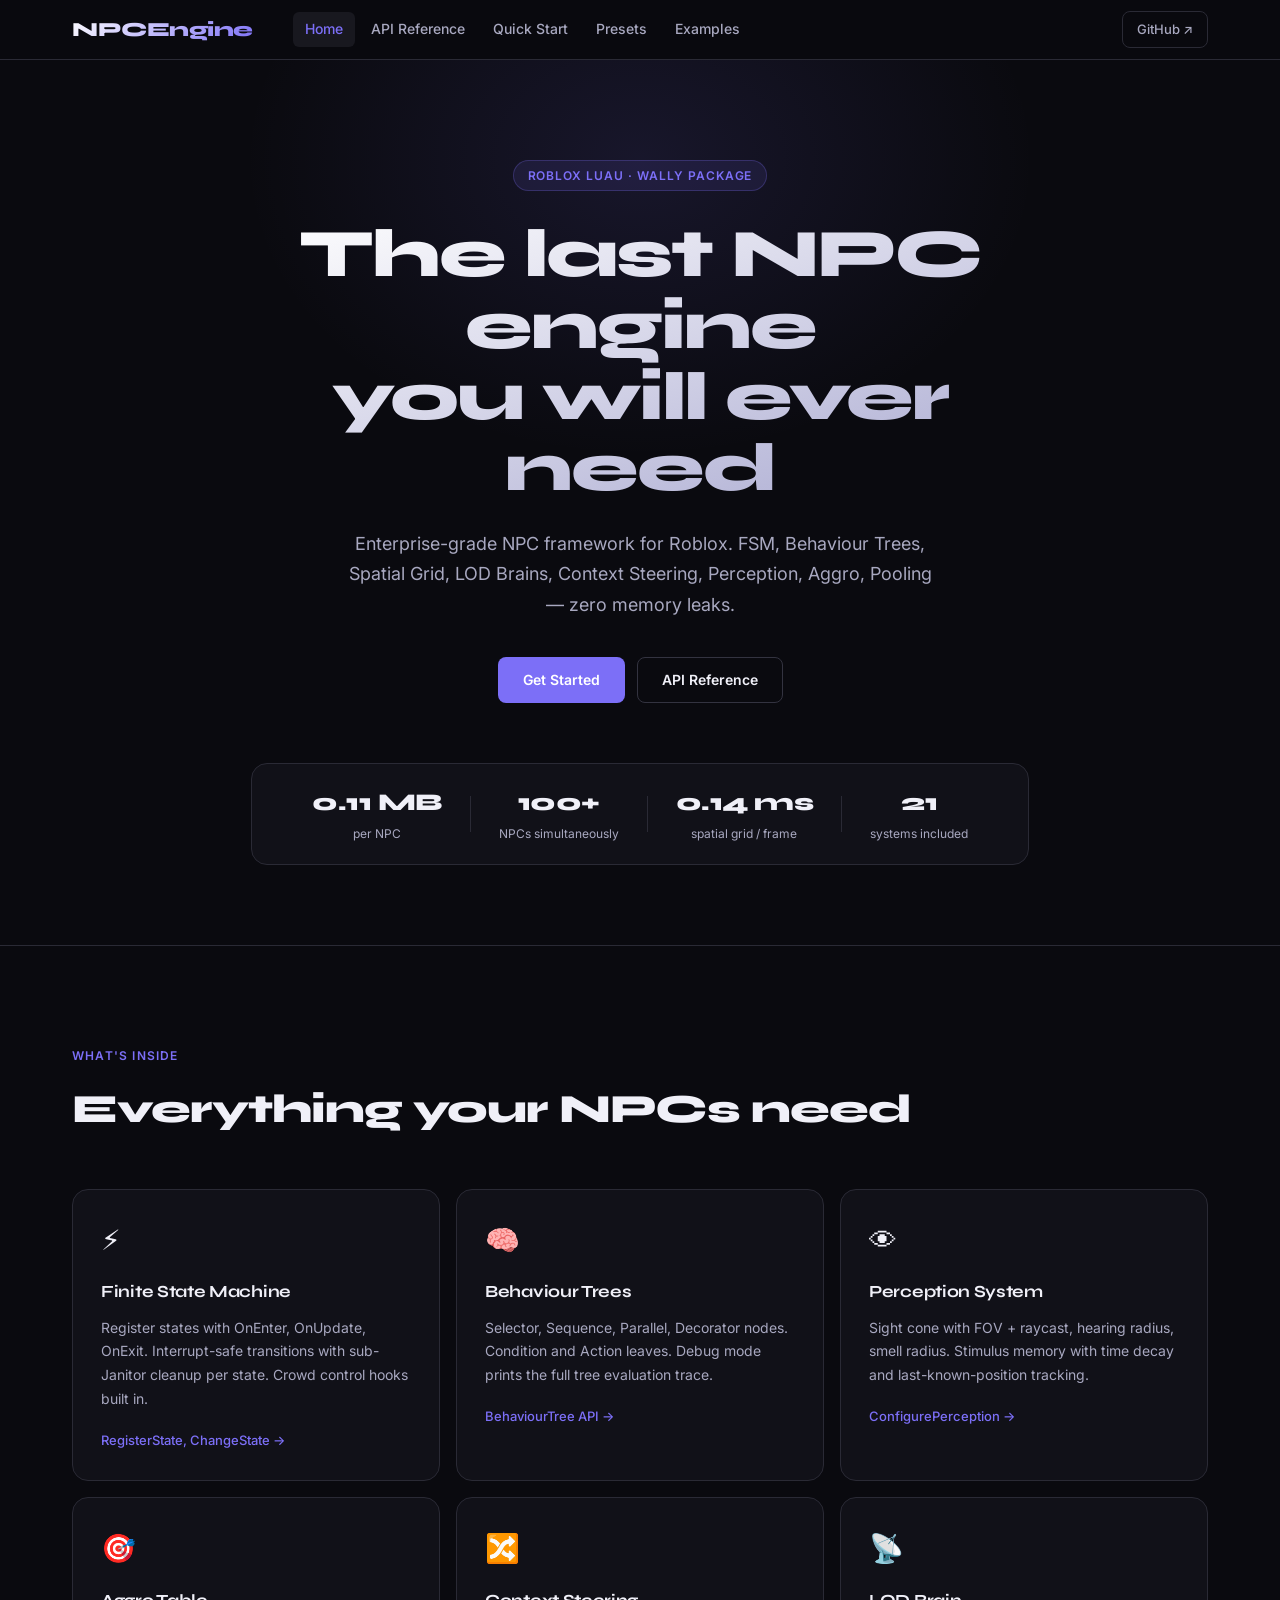
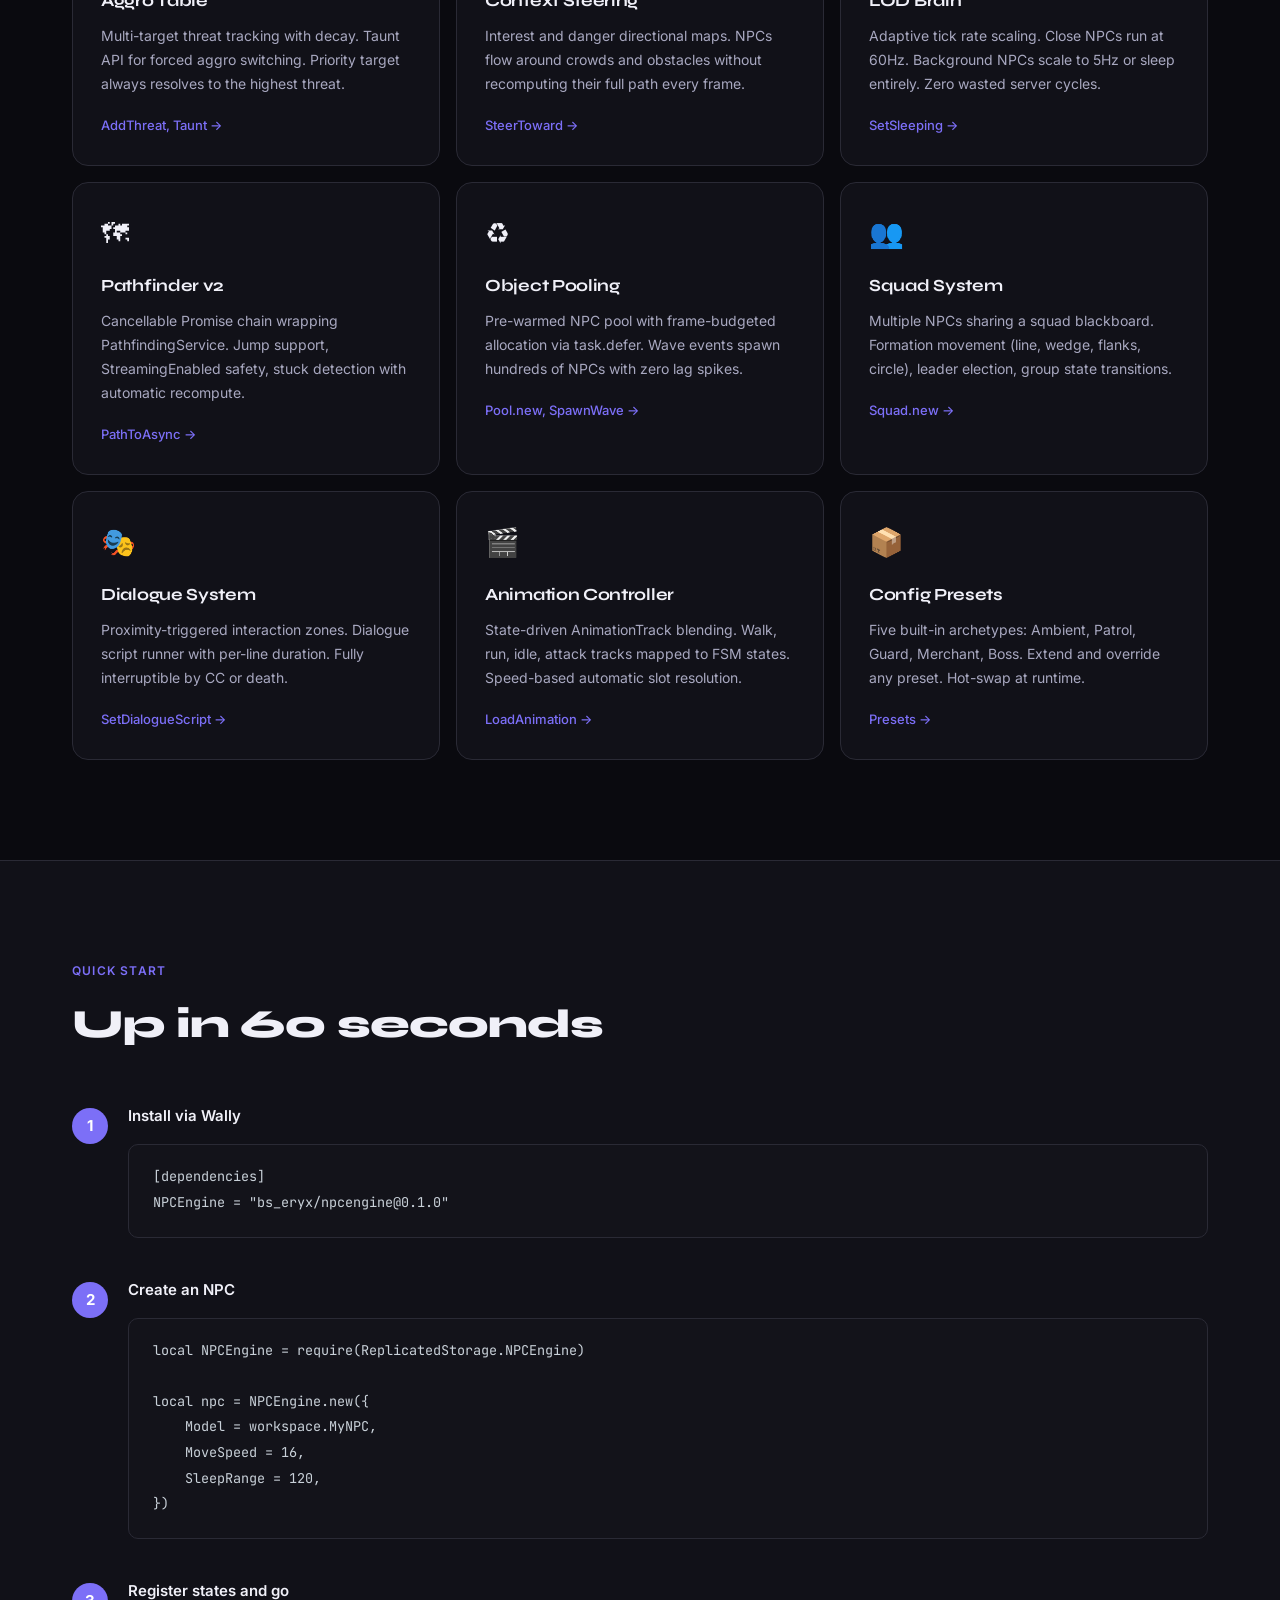
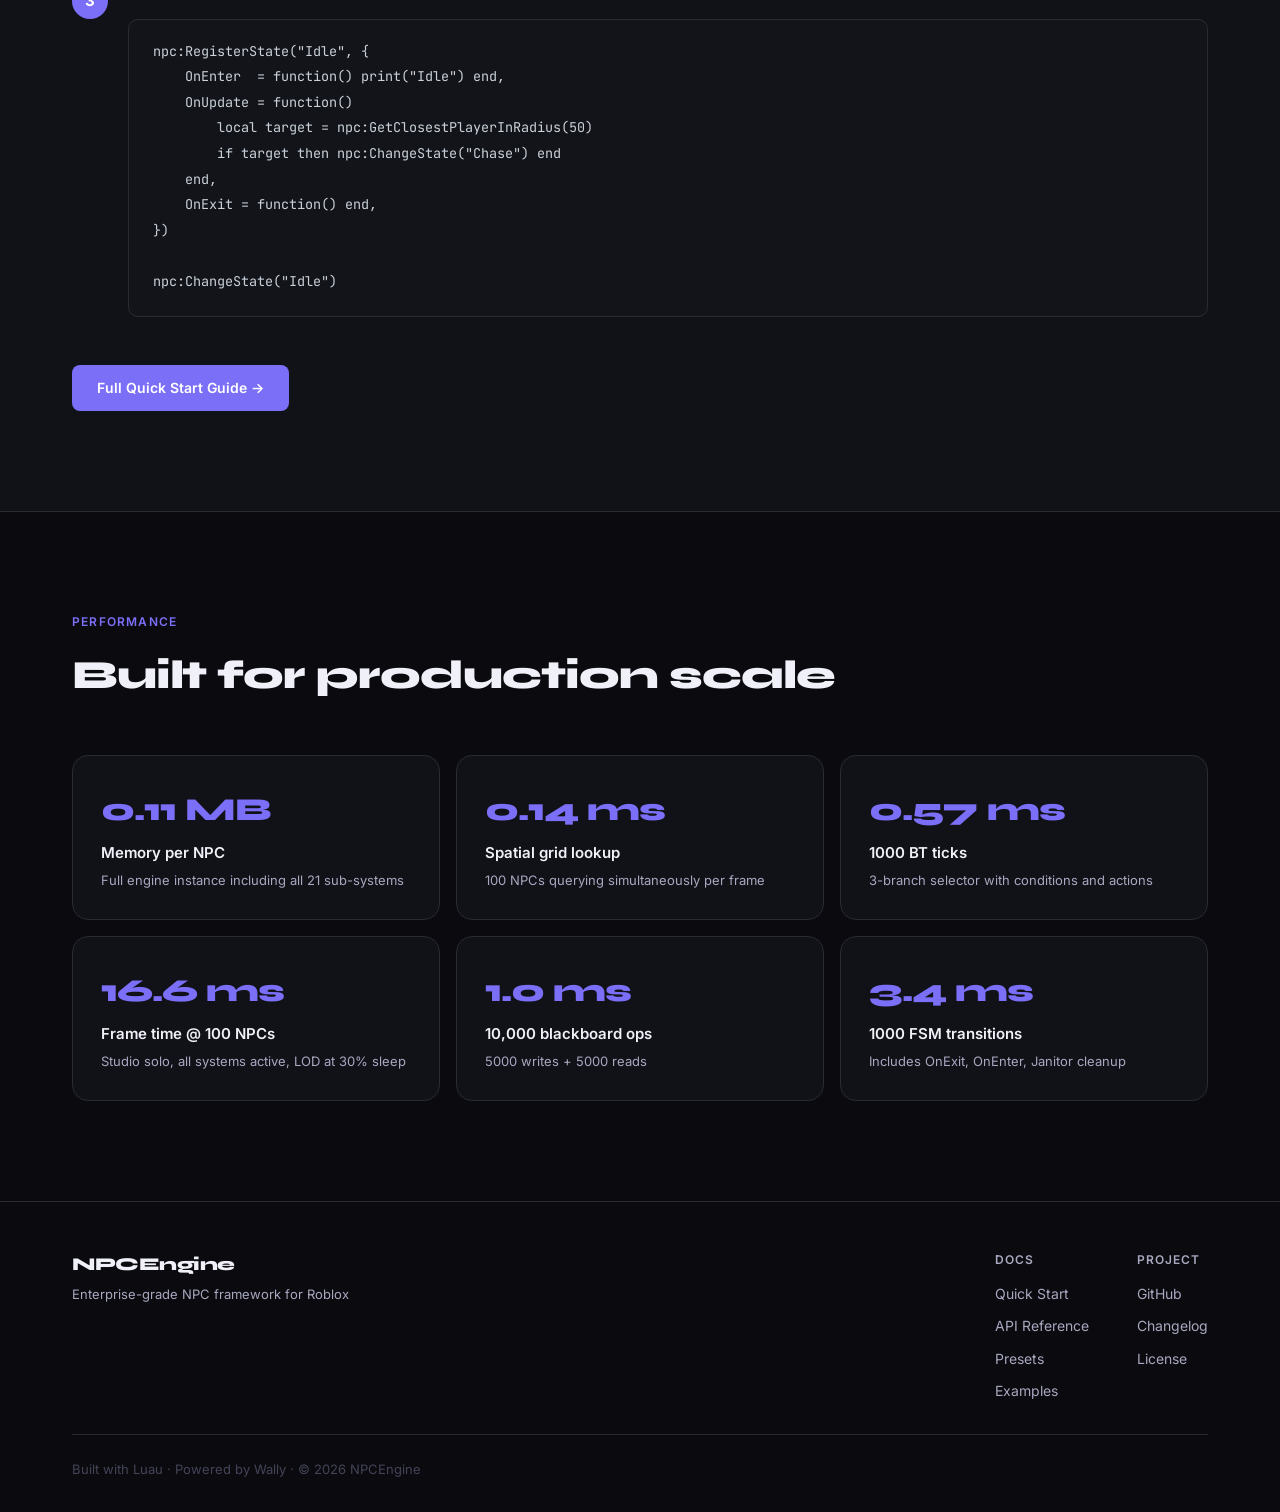
==== index.html @ 3be212b1 "Initialize NpcEngine-Docs" ====
<!DOCTYPE html>
<html lang="en">
<head>
<meta charset="UTF-8">
<meta name="viewport" content="width=device-width, initial-scale=1.0">
<title>NPCEngine — Roblox NPC Framework</title>
<link rel="stylesheet" href="css/style.css">
<link rel="preconnect" href="https://fonts.googleapis.com">
<link href="https://fonts.googleapis.com/css2?family=Inter:wght@400;500;600&family=JetBrains+Mono:wght@400;500&family=Syne:wght@700;800&display=swap" rel="stylesheet">
</head>
<body>

<nav class="nav">
  <div class="nav-inner">
    <a href="index.html" class="nav-logo">NPCEngine</a>
    <div class="nav-links">
      <a href="index.html" class="active">Home</a>
      <a href="api.html">API Reference</a>
      <a href="guide.html">Quick Start</a>
      <a href="presets.html">Presets</a>
      <a href="examples.html">Examples</a>
    </div>
    <a href="https://github.com/yourusername/NPCEngine" class="nav-github" target="_blank">GitHub ↗</a>
  </div>
</nav>

<header class="hero">
  <div class="hero-inner">
    <div class="hero-badge">Roblox Luau · Wally Package</div>
    <h1 class="hero-title">The last NPC engine<br>you will ever need</h1>
    <p class="hero-sub">Enterprise-grade NPC framework for Roblox. FSM, Behaviour Trees, Spatial Grid, LOD Brains, Context Steering, Perception, Aggro, Pooling — zero memory leaks.</p>
    <div class="hero-cta">
      <a href="guide.html" class="btn-primary">Get Started</a>
      <a href="api.html" class="btn-secondary">API Reference</a>
    </div>
    <div class="hero-stats">
      <div class="stat"><span class="stat-num">0.11 MB</span><span class="stat-label">per NPC</span></div>
      <div class="stat-div"></div>
      <div class="stat"><span class="stat-num">100+</span><span class="stat-label">NPCs simultaneously</span></div>
      <div class="stat-div"></div>
      <div class="stat"><span class="stat-num">0.14 ms</span><span class="stat-label">spatial grid / frame</span></div>
      <div class="stat-div"></div>
      <div class="stat"><span class="stat-num">21</span><span class="stat-label">systems included</span></div>
    </div>
  </div>
</header>

<section class="features">
  <div class="container">
    <div class="section-label">What's inside</div>
    <h2 class="section-title">Everything your NPCs need</h2>
    <div class="feature-grid">

      <div class="feature-card">
        <div class="feature-icon">⚡</div>
        <h3>Finite State Machine</h3>
        <p>Register states with OnEnter, OnUpdate, OnExit. Interrupt-safe transitions with sub-Janitor cleanup per state. Crowd control hooks built in.</p>
        <a href="api.html#fsm" class="feature-link">RegisterState, ChangeState →</a>
      </div>

      <div class="feature-card">
        <div class="feature-icon">🧠</div>
        <h3>Behaviour Trees</h3>
        <p>Selector, Sequence, Parallel, Decorator nodes. Condition and Action leaves. Debug mode prints the full tree evaluation trace.</p>
        <a href="api.html#bt" class="feature-link">BehaviourTree API →</a>
      </div>

      <div class="feature-card">
        <div class="feature-icon">👁</div>
        <h3>Perception System</h3>
        <p>Sight cone with FOV + raycast, hearing radius, smell radius. Stimulus memory with time decay and last-known-position tracking.</p>
        <a href="api.html#perception" class="feature-link">ConfigurePerception →</a>
      </div>

      <div class="feature-card">
        <div class="feature-icon">🎯</div>
        <h3>Aggro Table</h3>
        <p>Multi-target threat tracking with decay. Taunt API for forced aggro switching. Priority target always resolves to the highest threat.</p>
        <a href="api.html#aggro" class="feature-link">AddThreat, Taunt →</a>
      </div>

      <div class="feature-card">
        <div class="feature-icon">🔀</div>
        <h3>Context Steering</h3>
        <p>Interest and danger directional maps. NPCs flow around crowds and obstacles without recomputing their full path every frame.</p>
        <a href="api.html#steering" class="feature-link">SteerToward →</a>
      </div>

      <div class="feature-card">
        <div class="feature-icon">📡</div>
        <h3>LOD Brain</h3>
        <p>Adaptive tick rate scaling. Close NPCs run at 60Hz. Background NPCs scale to 5Hz or sleep entirely. Zero wasted server cycles.</p>
        <a href="api.html#lod" class="feature-link">SetSleeping →</a>
      </div>

      <div class="feature-card">
        <div class="feature-icon">🗺</div>
        <h3>Pathfinder v2</h3>
        <p>Cancellable Promise chain wrapping PathfindingService. Jump support, StreamingEnabled safety, stuck detection with automatic recompute.</p>
        <a href="api.html#pathfinder" class="feature-link">PathToAsync →</a>
      </div>

      <div class="feature-card">
        <div class="feature-icon">♻️</div>
        <h3>Object Pooling</h3>
        <p>Pre-warmed NPC pool with frame-budgeted allocation via task.defer. Wave events spawn hundreds of NPCs with zero lag spikes.</p>
        <a href="api.html#pool" class="feature-link">Pool.new, SpawnWave →</a>
      </div>

      <div class="feature-card">
        <div class="feature-icon">👥</div>
        <h3>Squad System</h3>
        <p>Multiple NPCs sharing a squad blackboard. Formation movement (line, wedge, flanks, circle), leader election, group state transitions.</p>
        <a href="api.html#squad" class="feature-link">Squad.new →</a>
      </div>

      <div class="feature-card">
        <div class="feature-icon">🎭</div>
        <h3>Dialogue System</h3>
        <p>Proximity-triggered interaction zones. Dialogue script runner with per-line duration. Fully interruptible by CC or death.</p>
        <a href="api.html#dialogue" class="feature-link">SetDialogueScript →</a>
      </div>

      <div class="feature-card">
        <div class="feature-icon">🎬</div>
        <h3>Animation Controller</h3>
        <p>State-driven AnimationTrack blending. Walk, run, idle, attack tracks mapped to FSM states. Speed-based automatic slot resolution.</p>
        <a href="api.html#anim" class="feature-link">LoadAnimation →</a>
      </div>

      <div class="feature-card">
        <div class="feature-icon">📦</div>
        <h3>Config Presets</h3>
        <p>Five built-in archetypes: Ambient, Patrol, Guard, Merchant, Boss. Extend and override any preset. Hot-swap at runtime.</p>
        <a href="presets.html" class="feature-link">Presets →</a>
      </div>

    </div>
  </div>
</section>

<section class="quickstart">
  <div class="container">
    <div class="section-label">Quick start</div>
    <h2 class="section-title">Up in 60 seconds</h2>
    <div class="code-steps">

      <div class="code-step">
        <div class="step-num">1</div>
        <div class="step-content">
          <div class="step-title">Install via Wally</div>
          <pre><code class="language-toml">[dependencies]
NPCEngine = "bs_eryx/npcengine@0.1.0"</code></pre>
        </div>
      </div>

      <div class="code-step">
        <div class="step-num">2</div>
        <div class="step-content">
          <div class="step-title">Create an NPC</div>
          <pre><code class="language-lua">local NPCEngine = require(ReplicatedStorage.NPCEngine)

local npc = NPCEngine.new({
    Model = workspace.MyNPC,
    MoveSpeed = 16,
    SleepRange = 120,
})</code></pre>
        </div>
      </div>

      <div class="code-step">
        <div class="step-num">3</div>
        <div class="step-content">
          <div class="step-title">Register states and go</div>
          <pre><code class="language-lua">npc:RegisterState("Idle", {
    OnEnter  = function() print("Idle") end,
    OnUpdate = function()
        local target = npc:GetClosestPlayerInRadius(50)
        if target then npc:ChangeState("Chase") end
    end,
    OnExit = function() end,
})

npc:ChangeState("Idle")</code></pre>
        </div>
      </div>

    </div>
    <a href="guide.html" class="btn-primary" style="margin-top:32px;display:inline-block;">Full Quick Start Guide →</a>
  </div>
</section>

<section class="benchmarks">
  <div class="container">
    <div class="section-label">Performance</div>
    <h2 class="section-title">Built for production scale</h2>
    <div class="bench-grid">
      <div class="bench-card">
        <div class="bench-val">0.11 MB</div>
        <div class="bench-name">Memory per NPC</div>
        <div class="bench-note">Full engine instance including all 21 sub-systems</div>
      </div>
      <div class="bench-card">
        <div class="bench-val">0.14 ms</div>
        <div class="bench-name">Spatial grid lookup</div>
        <div class="bench-note">100 NPCs querying simultaneously per frame</div>
      </div>
      <div class="bench-card">
        <div class="bench-val">0.57 ms</div>
        <div class="bench-name">1000 BT ticks</div>
        <div class="bench-note">3-branch selector with conditions and actions</div>
      </div>
      <div class="bench-card">
        <div class="bench-val">16.6 ms</div>
        <div class="bench-name">Frame time @ 100 NPCs</div>
        <div class="bench-note">Studio solo, all systems active, LOD at 30% sleep</div>
      </div>
      <div class="bench-card">
        <div class="bench-val">1.0 ms</div>
        <div class="bench-name">10,000 blackboard ops</div>
        <div class="bench-note">5000 writes + 5000 reads</div>
      </div>
      <div class="bench-card">
        <div class="bench-val">3.4 ms</div>
        <div class="bench-name">1000 FSM transitions</div>
        <div class="bench-note">Includes OnExit, OnEnter, Janitor cleanup</div>
      </div>
    </div>
  </div>
</section>

<footer class="footer">
  <div class="container">
    <div class="footer-inner">
      <div class="footer-brand">
        <div class="footer-logo">NPCEngine</div>
        <div class="footer-tagline">Enterprise-grade NPC framework for Roblox</div>
      </div>
      <div class="footer-links">
        <div class="footer-col">
          <div class="footer-col-title">Docs</div>
          <a href="guide.html">Quick Start</a>
          <a href="api.html">API Reference</a>
          <a href="presets.html">Presets</a>
          <a href="examples.html">Examples</a>
        </div>
        <div class="footer-col">
          <div class="footer-col-title">Project</div>
          <a href="https://github.com/yourusername/NPCEngine" target="_blank">GitHub</a>
          <a href="https://github.com/yourusername/NPCEngine/blob/main/CHANGELOG.md" target="_blank">Changelog</a>
          <a href="https://github.com/yourusername/NPCEngine/blob/main/LICENSE" target="_blank">License</a>
        </div>
      </div>
    </div>
    <div class="footer-bottom">Built with Luau · Powered by Wally · © 2026 NPCEngine</div>
  </div>
</footer>

<script src="js/main.js"></script>
</body>
</html>
---- css/style.css ----
*, *::before, *::after {
    box-sizing: border-box;
    margin: 0;
    padding: 0;
}

:root {
    --bg:           #0a0a0f;
    --bg-2:         #111118;
    --bg-3:         #18181f;
    --bg-4:         #1e1e28;
    --border:       #2a2a35;
    --border-2:     #333340;
    --text:         #f0f0f8;
    --text-2:       #a8a8c0;
    --text-3:       #6868808;
    --accent:       #7c6ff7;
    --accent-2:     #5a52d5;
    --accent-glow:  rgba(124, 111, 247, 0.15);
    --green:        #4ade80;
    --yellow:       #fbbf24;
    --red:          #f87171;
    --code-bg:      #13131a;
    --radius:       10px;
    --radius-lg:    16px;
    --nav-h:        60px;
    --font:         'Inter', system-ui, sans-serif;
    --font-mono:    'JetBrains Mono', 'Fira Code', monospace;
    --font-display: 'Syne', sans-serif;
    --transition:   0.18s ease;
}

html {
    scroll-behavior: smooth;
    font-size: 16px;
}

body {
    font-family: var(--font);
    background: var(--bg);
    color: var(--text);
    line-height: 1.6;
    -webkit-font-smoothing: antialiased;
}

a {
    color: var(--accent);
    text-decoration: none;
    transition: color var(--transition), opacity var(--transition);
}

a:hover {
    opacity: 0.8;
}

.nav {
    position: sticky;
    top: 0;
    z-index: 100;
    height: var(--nav-h);
    background: rgba(10, 10, 15, 0.85);
    backdrop-filter: blur(16px);
    -webkit-backdrop-filter: blur(16px);
    border-bottom: 1px solid var(--border);
}

.nav-inner {
    max-width: 1200px;
    margin: 0 auto;
    padding: 0 32px;
    height: 100%;
    display: flex;
    align-items: center;
    gap: 40px;
}

.nav-logo {
    font-family: var(--font-display);
    font-size: 20px;
    font-weight: 800;
    color: var(--text);
    letter-spacing: -0.5px;
    background: linear-gradient(135deg, #fff 0%, var(--accent) 100%);
    -webkit-background-clip: text;
    -webkit-text-fill-color: transparent;
    background-clip: text;
}

.nav-links {
    display: flex;
    align-items: center;
    gap: 4px;
    flex: 1;
}

.nav-links a {
    color: var(--text-2);
    font-size: 14px;
    font-weight: 500;
    padding: 6px 12px;
    border-radius: 6px;
    transition: all var(--transition);
}

.nav-links a:hover,
.nav-links a.active {
    color: var(--text);
    background: var(--bg-3);
}

.nav-links a.active {
    color: var(--accent);
}

.nav-github {
    font-size: 13px;
    font-weight: 500;
    color: var(--text-2);
    padding: 7px 14px;
    border: 1px solid var(--border);
    border-radius: 8px;
    transition: all var(--transition);
    white-space: nowrap;
}

.nav-github:hover {
    color: var(--text);
    border-color: var(--border-2);
    background: var(--bg-3);
    opacity: 1;
}

.hero {
    padding: 100px 32px 80px;
    text-align: center;
    position: relative;
    overflow: hidden;
}

.hero::before {
    content: '';
    position: absolute;
    top: -200px;
    left: 50%;
    transform: translateX(-50%);
    width: 800px;
    height: 600px;
    background: radial-gradient(ellipse, rgba(124, 111, 247, 0.12) 0%, transparent 70%);
    pointer-events: none;
}

.hero-inner {
    max-width: 780px;
    margin: 0 auto;
    position: relative;
}

.hero-badge {
    display: inline-block;
    font-size: 12px;
    font-weight: 600;
    letter-spacing: 0.08em;
    text-transform: uppercase;
    color: var(--accent);
    background: rgba(124, 111, 247, 0.1);
    border: 1px solid rgba(124, 111, 247, 0.25);
    padding: 5px 14px;
    border-radius: 99px;
    margin-bottom: 28px;
}

.hero-title {
    font-family: var(--font-display);
    font-size: clamp(40px, 6vw, 68px);
    font-weight: 800;
    line-height: 1.05;
    letter-spacing: -2px;
    background: linear-gradient(160deg, #ffffff 0%, #a8a8d0 100%);
    -webkit-background-clip: text;
    -webkit-text-fill-color: transparent;
    background-clip: text;
    margin-bottom: 24px;
}

.hero-sub {
    font-size: 18px;
    color: var(--text-2);
    line-height: 1.7;
    max-width: 600px;
    margin: 0 auto 36px;
}

.hero-cta {
    display: flex;
    gap: 12px;
    justify-content: center;
    margin-bottom: 60px;
}

.hero-stats {
    display: flex;
    align-items: center;
    justify-content: center;
    gap: 0;
    background: var(--bg-2);
    border: 1px solid var(--border);
    border-radius: var(--radius-lg);
    padding: 20px 32px;
    display: inline-flex;
}

.stat {
    display: flex;
    flex-direction: column;
    align-items: center;
    padding: 0 28px;
}

.stat-num {
    font-family: var(--font-display);
    font-size: 24px;
    font-weight: 800;
    color: var(--text);
    letter-spacing: -0.5px;
}

.stat-label {
    font-size: 12px;
    color: var(--text-2);
    margin-top: 2px;
}

.stat-div {
    width: 1px;
    height: 36px;
    background: var(--border);
}

.btn-primary {
    display: inline-flex;
    align-items: center;
    gap: 8px;
    background: var(--accent);
    color: #fff;
    font-size: 14px;
    font-weight: 600;
    padding: 11px 24px;
    border-radius: 8px;
    transition: all var(--transition);
    border: 1px solid transparent;
}

.btn-primary:hover {
    background: var(--accent-2);
    opacity: 1;
    transform: translateY(-1px);
    box-shadow: 0 8px 24px rgba(124, 111, 247, 0.3);
}

.btn-secondary {
    display: inline-flex;
    align-items: center;
    gap: 8px;
    background: transparent;
    color: var(--text);
    font-size: 14px;
    font-weight: 600;
    padding: 11px 24px;
    border-radius: 8px;
    border: 1px solid var(--border-2);
    transition: all var(--transition);
}

.btn-secondary:hover {
    background: var(--bg-3);
    border-color: var(--accent);
    color: var(--accent);
    opacity: 1;
}

.container {
    max-width: 1200px;
    margin: 0 auto;
    padding: 0 32px;
}

.section-label {
    font-size: 12px;
    font-weight: 600;
    letter-spacing: 0.1em;
    text-transform: uppercase;
    color: var(--accent);
    margin-bottom: 12px;
}

.section-title {
    font-family: var(--font-display);
    font-size: clamp(28px, 4vw, 40px);
    font-weight: 800;
    letter-spacing: -1px;
    color: var(--text);
    margin-bottom: 48px;
}

.features {
    padding: 100px 0;
    border-top: 1px solid var(--border);
}

.feature-grid {
    display: grid;
    grid-template-columns: repeat(3, 1fr);
    gap: 16px;
}

.feature-card {
    background: var(--bg-2);
    border: 1px solid var(--border);
    border-radius: var(--radius-lg);
    padding: 28px;
    transition: border-color var(--transition), transform var(--transition);
}

.feature-card:hover {
    border-color: var(--border-2);
    transform: translateY(-2px);
}

.feature-icon {
    font-size: 28px;
    margin-bottom: 16px;
}

.feature-card h3 {
    font-family: var(--font-display);
    font-size: 17px;
    font-weight: 700;
    color: var(--text);
    margin-bottom: 10px;
    letter-spacing: -0.3px;
}

.feature-card p {
    font-size: 14px;
    color: var(--text-2);
    line-height: 1.7;
    margin-bottom: 16px;
}

.feature-link {
    font-size: 13px;
    font-weight: 500;
    color: var(--accent);
}

.quickstart {
    padding: 100px 0;
    border-top: 1px solid var(--border);
    background: var(--bg-2);
}

.code-steps {
    display: flex;
    flex-direction: column;
    gap: 24px;
}

.code-step {
    display: flex;
    gap: 20px;
    align-items: flex-start;
}

.step-num {
    width: 36px;
    height: 36px;
    border-radius: 50%;
    background: var(--accent);
    color: #fff;
    font-size: 15px;
    font-weight: 700;
    display: flex;
    align-items: center;
    justify-content: center;
    flex-shrink: 0;
    margin-top: 4px;
}

.step-content {
    flex: 1;
}

.step-title {
    font-size: 15px;
    font-weight: 600;
    color: var(--text);
    margin-bottom: 12px;
}

.benchmarks {
    padding: 100px 0;
    border-top: 1px solid var(--border);
}

.bench-grid {
    display: grid;
    grid-template-columns: repeat(3, 1fr);
    gap: 16px;
}

.bench-card {
    background: var(--bg-2);
    border: 1px solid var(--border);
    border-radius: var(--radius-lg);
    padding: 28px;
    transition: border-color var(--transition);
}

.bench-card:hover {
    border-color: var(--accent);
}

.bench-val {
    font-family: var(--font-display);
    font-size: 32px;
    font-weight: 800;
    color: var(--accent);
    letter-spacing: -1px;
    margin-bottom: 6px;
}

.bench-name {
    font-size: 15px;
    font-weight: 600;
    color: var(--text);
    margin-bottom: 6px;
}

.bench-note {
    font-size: 13px;
    color: var(--text-2);
    line-height: 1.5;
}

pre {
    background: var(--code-bg);
    border: 1px solid var(--border);
    border-radius: var(--radius);
    padding: 20px 24px;
    overflow-x: auto;
    margin: 16px 0;
}

code {
    font-family: var(--font-mono);
    font-size: 13.5px;
    line-height: 1.7;
    color: #c9d1d9;
}

:not(pre) > code {
    background: var(--bg-3);
    border: 1px solid var(--border);
    border-radius: 4px;
    padding: 2px 7px;
    font-size: 13px;
    color: var(--accent);
}

.language-lua .keyword,
.language-toml .keyword { color: #ff79c6; }
.language-lua .string,
.language-toml .string  { color: #f1fa8c; }
.language-lua .comment  { color: #6272a4; font-style: italic; }
.language-lua .number   { color: #bd93f9; }
.language-lua .function { color: #50fa7b; }

.api-layout {
    display: grid;
    grid-template-columns: 240px 1fr;
    max-width: 1200px;
    margin: 0 auto;
    min-height: calc(100vh - var(--nav-h));
    gap: 0;
}

.api-sidebar {
    position: sticky;
    top: var(--nav-h);
    height: calc(100vh - var(--nav-h));
    overflow-y: auto;
    border-right: 1px solid var(--border);
    padding: 24px 0;
    scrollbar-width: thin;
    scrollbar-color: var(--border) transparent;
}

.api-sidebar::-webkit-scrollbar {
    width: 4px;
}

.api-sidebar::-webkit-scrollbar-track {
    background: transparent;
}

.api-sidebar::-webkit-scrollbar-thumb {
    background: var(--border);
    border-radius: 2px;
}

.sidebar-section {
    padding: 0 16px 16px;
}

.sidebar-title {
    font-size: 11px;
    font-weight: 600;
    letter-spacing: 0.08em;
    text-transform: uppercase;
    color: var(--text-3);
    padding: 8px 8px 6px;
    color: #555570;
}

.api-sidebar a {
    display: block;
    font-size: 13px;
    color: var(--text-2);
    padding: 5px 8px;
    border-radius: 6px;
    transition: all var(--transition);
    border-left: 2px solid transparent;
}

.api-sidebar a:hover {
    color: var(--text);
    background: var(--bg-3);
    opacity: 1;
}

.api-sidebar a.active {
    color: var(--accent);
    border-left-color: var(--accent);
    background: var(--accent-glow);
}

.api-main {
    padding: 48px 56px 80px;
    min-width: 0;
}

.api-header {
    margin-bottom: 48px;
    padding-bottom: 32px;
    border-bottom: 1px solid var(--border);
}

.api-header h1 {
    font-family: var(--font-display);
    font-size: 40px;
    font-weight: 800;
    letter-spacing: -1.5px;
    color: var(--text);
    margin-bottom: 12px;
}

.api-header p {
    font-size: 16px;
    color: var(--text-2);
    max-width: 600px;
    line-height: 1.7;
}

.api-group-title {
    font-family: var(--font-display);
    font-size: 22px;
    font-weight: 700;
    color: var(--text);
    letter-spacing: -0.5px;
    padding: 40px 0 20px;
    border-bottom: 1px solid var(--border);
    margin-bottom: 0;
}

.api-section {
    padding: 32px 0;
    border-bottom: 1px solid var(--border);
}

.api-section:last-child {
    border-bottom: none;
}

.method-header {
    display: flex;
    align-items: center;
    gap: 12px;
    margin-bottom: 14px;
}

.method-name {
    font-family: var(--font-mono);
    font-size: 18px;
    font-weight: 500;
    color: var(--text);
}

.method-tag {
    font-size: 11px;
    font-weight: 600;
    letter-spacing: 0.06em;
    text-transform: uppercase;
    color: var(--accent);
    background: var(--accent-glow);
    border: 1px solid rgba(124, 111, 247, 0.2);
    padding: 3px 10px;
    border-radius: 99px;
}

.method-sig {
    background: var(--code-bg);
    border: 1px solid var(--border);
    border-radius: var(--radius);
    padding: 12px 18px;
    margin: 14px 0;
    overflow-x: auto;
}

.method-sig code {
    font-size: 13px;
    color: #e2e8f0;
}

.api-section p {
    font-size: 15px;
    color: var(--text-2);
    line-height: 1.75;
    margin-bottom: 12px;
}

.param-table {
    width: 100%;
    border-collapse: collapse;
    margin: 16px 0;
    font-size: 14px;
}

.param-table thead tr {
    border-bottom: 1px solid var(--border);
}

.param-table th {
    text-align: left;
    padding: 10px 14px;
    font-size: 12px;
    font-weight: 600;
    letter-spacing: 0.05em;
    text-transform: uppercase;
    color: var(--text-2);
}

.param-table td {
    padding: 10px 14px;
    color: var(--text-2);
    border-bottom: 1px solid var(--border);
    vertical-align: top;
    line-height: 1.6;
}

.param-table tbody tr:last-child td {
    border-bottom: none;
}

.param-table td:first-child {
    color: var(--text);
}

.notice {
    display: flex;
    gap: 10px;
    padding: 12px 16px;
    border-radius: 8px;
    font-size: 14px;
    line-height: 1.6;
    margin: 16px 0;
}

.notice-warn {
    background: rgba(251, 191, 36, 0.08);
    border: 1px solid rgba(251, 191, 36, 0.25);
    color: #fbbf24;
}

.notice-info {
    background: rgba(124, 111, 247, 0.08);
    border: 1px solid rgba(124, 111, 247, 0.25);
    color: var(--accent);
}

.guide-layout {
    display: grid;
    grid-template-columns: 220px 1fr;
    max-width: 1100px;
    margin: 0 auto;
    min-height: calc(100vh - var(--nav-h));
}

.guide-sidebar {
    position: sticky;
    top: var(--nav-h);
    height: calc(100vh - var(--nav-h));
    overflow-y: auto;
    border-right: 1px solid var(--border);
    padding: 32px 16px;
    display: flex;
    flex-direction: column;
    gap: 4px;
}

.guide-sidebar a {
    font-size: 13px;
    color: var(--text-2);
    padding: 6px 10px;
    border-radius: 6px;
    transition: all var(--transition);
}

.guide-sidebar a:hover {
    color: var(--text);
    background: var(--bg-3);
    opacity: 1;
}

.guide-main {
    padding: 56px 64px 80px;
    min-width: 0;
}

.guide-main h1 {
    font-family: var(--font-display);
    font-size: 40px;
    font-weight: 800;
    letter-spacing: -1.5px;
    color: var(--text);
    margin-bottom: 16px;
}

.guide-intro {
    font-size: 17px;
    color: var(--text-2);
    line-height: 1.7;
    margin-bottom: 48px;
    padding-bottom: 32px;
    border-bottom: 1px solid var(--border);
}

.guide-main h2 {
    font-family: var(--font-display);
    font-size: 24px;
    font-weight: 700;
    letter-spacing: -0.5px;
    color: var(--text);
    margin: 48px 0 16px;
    padding-top: 16px;
}

.guide-main h2:first-of-type {
    margin-top: 0;
    padding-top: 0;
}

.guide-main p {
    font-size: 15px;
    color: var(--text-2);
    line-height: 1.75;
    margin-bottom: 16px;
}

.presets-page {
    max-width: 900px;
    margin: 0 auto;
    padding: 56px 32px 80px;
}

.presets-page h1 {
    font-family: var(--font-display);
    font-size: 40px;
    font-weight: 800;
    letter-spacing: -1.5px;
    color: var(--text);
    margin-bottom: 16px;
}

.presets-page > p {
    font-size: 16px;
    color: var(--text-2);
    margin-bottom: 48px;
    padding-bottom: 32px;
    border-bottom: 1px solid var(--border);
}

.preset-grid {
    display: grid;
    grid-template-columns: repeat(2, 1fr);
    gap: 16px;
    margin-bottom: 48px;
}

.preset-card {
    background: var(--bg-2);
    border: 1px solid var(--border);
    border-radius: var(--radius-lg);
    padding: 24px;
    transition: border-color var(--transition);
}

.preset-card:hover {
    border-color: var(--border-2);
}

.preset-card-header {
    display: flex;
    align-items: center;
    justify-content: space-between;
    margin-bottom: 16px;
}

.preset-name {
    font-family: var(--font-display);
    font-size: 18px;
    font-weight: 700;
    color: var(--text);
}

.preset-tag {
    font-size: 11px;
    font-weight: 600;
    padding: 3px 10px;
    border-radius: 99px;
    letter-spacing: 0.05em;
    text-transform: uppercase;
}

.tag-ambient  { background: rgba(100, 220, 180, 0.1); color: #64dcb4; border: 1px solid rgba(100, 220, 180, 0.2); }
.tag-patrol   { background: rgba(100, 180, 255, 0.1); color: #64b4ff; border: 1px solid rgba(100, 180, 255, 0.2); }
.tag-guard    { background: rgba(255, 200, 100, 0.1); color: #ffc864; border: 1px solid rgba(255, 200, 100, 0.2); }
.tag-merchant { background: rgba(200, 150, 255, 0.1); color: #c896ff; border: 1px solid rgba(200, 150, 255, 0.2); }
.tag-boss     { background: rgba(255, 100, 100, 0.1); color: #ff6464; border: 1px solid rgba(255, 100, 100, 0.2); }

.preset-stat-row {
    display: grid;
    grid-template-columns: repeat(2, 1fr);
    gap: 8px;
    margin-bottom: 16px;
}

.preset-stat {
    background: var(--bg-3);
    border-radius: 6px;
    padding: 8px 12px;
}

.preset-stat-label {
    font-size: 11px;
    color: var(--text-2);
    margin-bottom: 2px;
}

.preset-stat-val {
    font-size: 15px;
    font-weight: 600;
    color: var(--text);
    font-family: var(--font-mono);
}

.examples-page {
    max-width: 900px;
    margin: 0 auto;
    padding: 56px 32px 80px;
}

.examples-page h1 {
    font-family: var(--font-display);
    font-size: 40px;
    font-weight: 800;
    letter-spacing: -1.5px;
    color: var(--text);
    margin-bottom: 16px;
}

.example-block {
    margin-bottom: 56px;
    padding-bottom: 56px;
    border-bottom: 1px solid var(--border);
}

.example-block:last-child {
    border-bottom: none;
}

.example-block h2 {
    font-family: var(--font-display);
    font-size: 26px;
    font-weight: 700;
    letter-spacing: -0.5px;
    color: var(--text);
    margin-bottom: 10px;
}

.example-block p {
    font-size: 15px;
    color: var(--text-2);
    line-height: 1.7;
    margin-bottom: 20px;
}

.footer {
    border-top: 1px solid var(--border);
    padding: 48px 0 32px;
    margin-top: auto;
}

.footer-inner {
    display: flex;
    justify-content: space-between;
    align-items: flex-start;
    margin-bottom: 32px;
}

.footer-logo {
    font-family: var(--font-display);
    font-size: 18px;
    font-weight: 800;
    color: var(--text);
    letter-spacing: -0.5px;
    margin-bottom: 6px;
}

.footer-tagline {
    font-size: 13px;
    color: var(--text-2);
}

.footer-links {
    display: flex;
    gap: 48px;
}

.footer-col {
    display: flex;
    flex-direction: column;
    gap: 10px;
}

.footer-col-title {
    font-size: 12px;
    font-weight: 600;
    letter-spacing: 0.08em;
    text-transform: uppercase;
    color: var(--text-2);
    margin-bottom: 4px;
}

.footer-col a {
    font-size: 14px;
    color: var(--text-2);
    transition: color var(--transition);
}

.footer-col a:hover {
    color: var(--text);
    opacity: 1;
}

.footer-bottom {
    font-size: 13px;
    color: #444458;
    padding-top: 24px;
    border-top: 1px solid var(--border);
}

::-webkit-scrollbar {
    width: 6px;
    height: 6px;
}

::-webkit-scrollbar-track {
    background: var(--bg);
}

::-webkit-scrollbar-thumb {
    background: var(--border-2);
    border-radius: 3px;
}

::-webkit-scrollbar-thumb:hover {
    background: #444458;
}

@media (max-width: 1024px) {
    .feature-grid,
    .bench-grid {
        grid-template-columns: repeat(2, 1fr);
    }

    .api-layout,
    .guide-layout {
        grid-template-columns: 1fr;
    }

    .api-sidebar,
    .guide-sidebar {
        display: none;
    }

    .api-main {
        padding: 32px 24px 60px;
    }

    .guide-main {
        padding: 32px 24px 60px;
    }
}

@media (max-width: 768px) {
    .nav-inner {
        padding: 0 16px;
        gap: 16px;
    }

    .nav-links {
        display: none;
    }

    .hero {
        padding: 60px 16px 60px;
    }

    .hero-stats {
        flex-wrap: wrap;
        padding: 16px;
    }

    .stat-div {
        display: none;
    }

    .hero-cta {
        flex-direction: column;
        align-items: center;
    }

    .feature-grid,
    .bench-grid,
    .preset-grid {
        grid-template-columns: 1fr;
    }

    .footer-inner {
        flex-direction: column;
        gap: 32px;
    }

    .container {
        padding: 0 16px;
    }

    .features,
    .quickstart,
    .benchmarks {
        padding: 60px 0;
    }

    .presets-page,
    .examples-page {
        padding: 32px 16px 60px;
    }
}
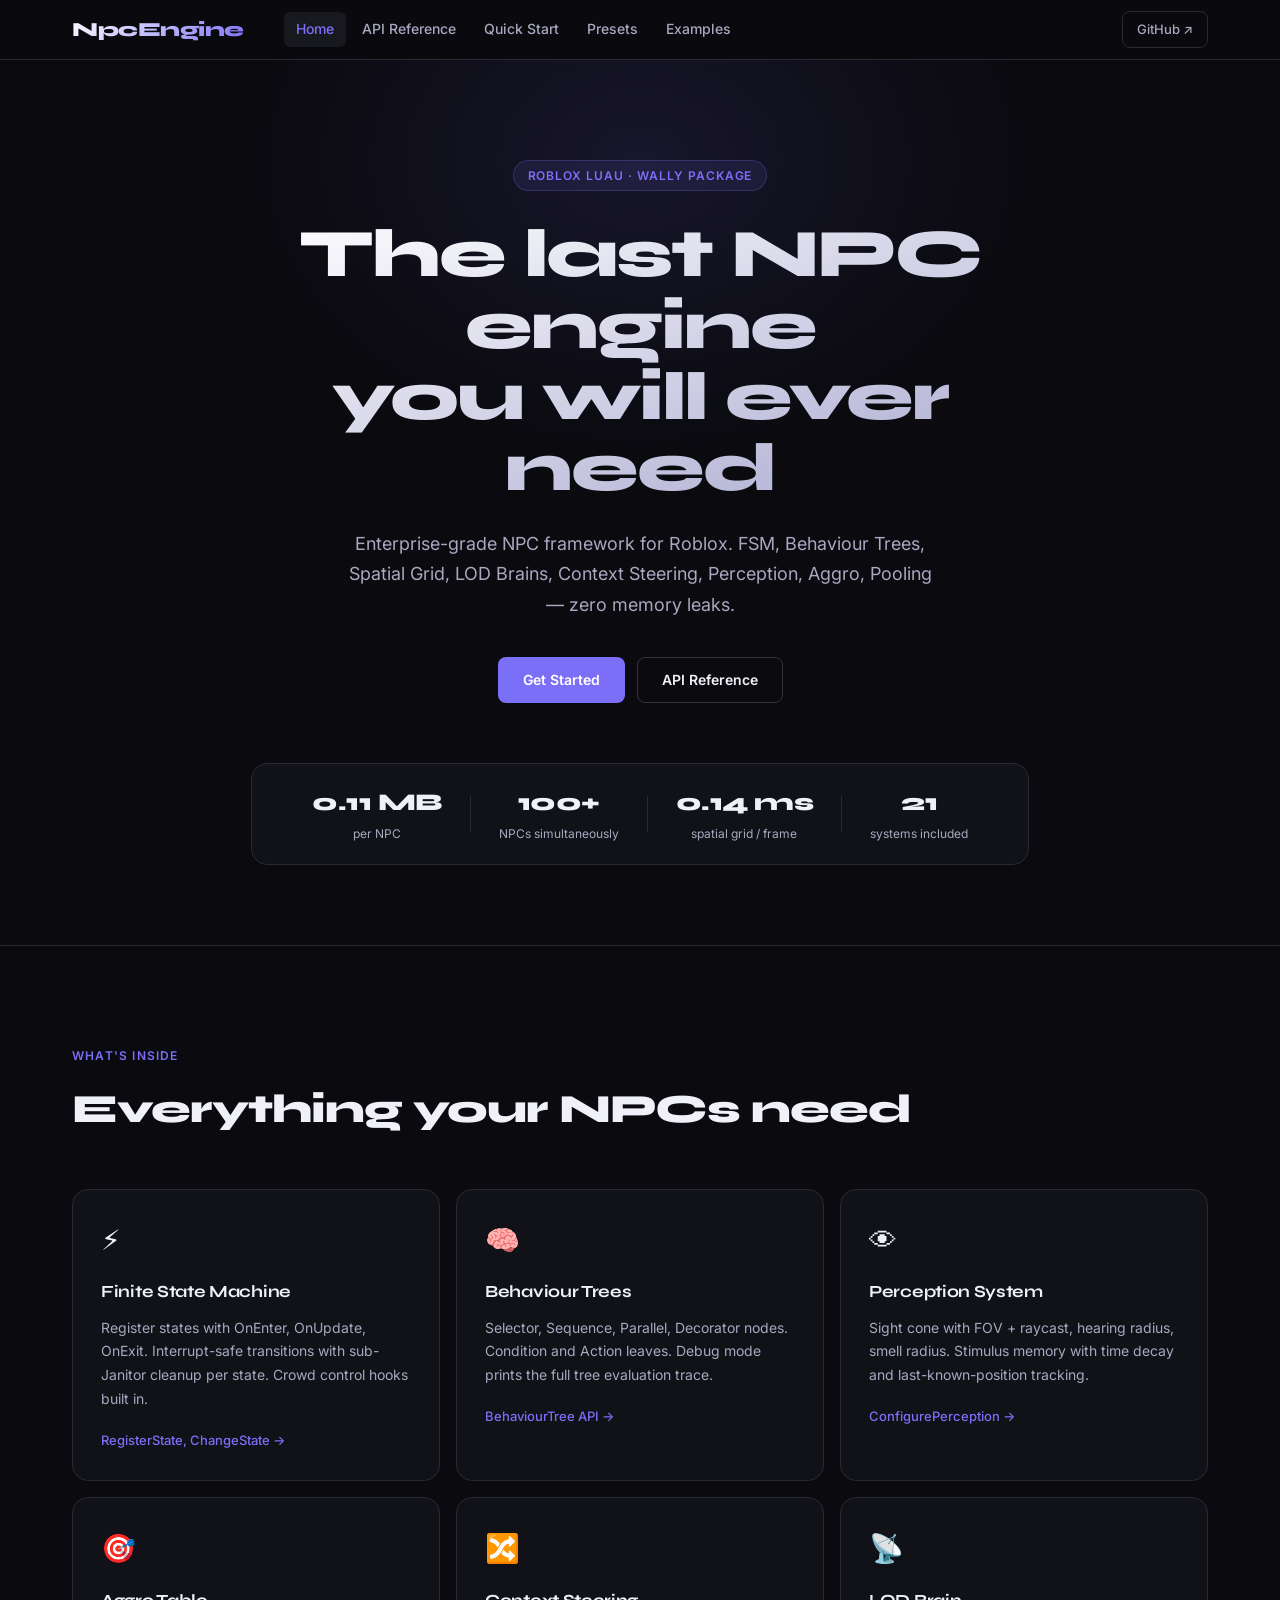
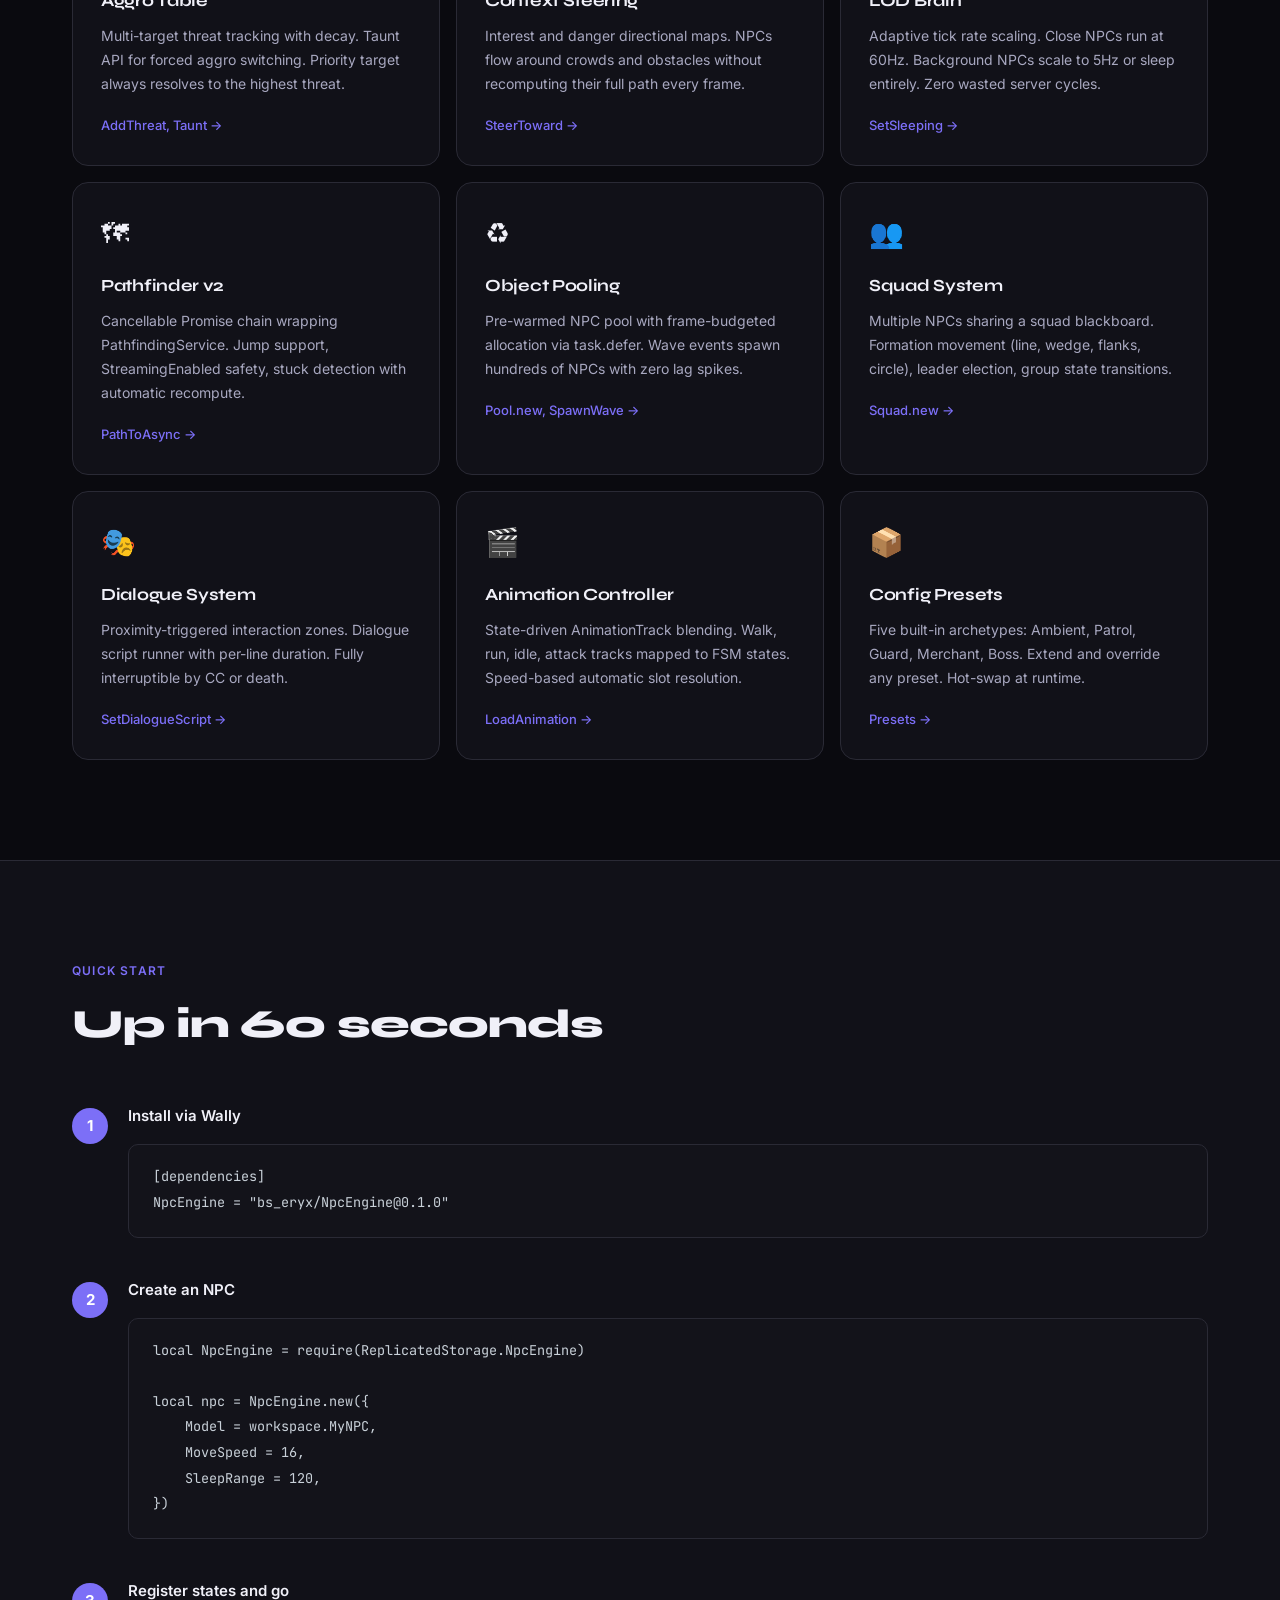
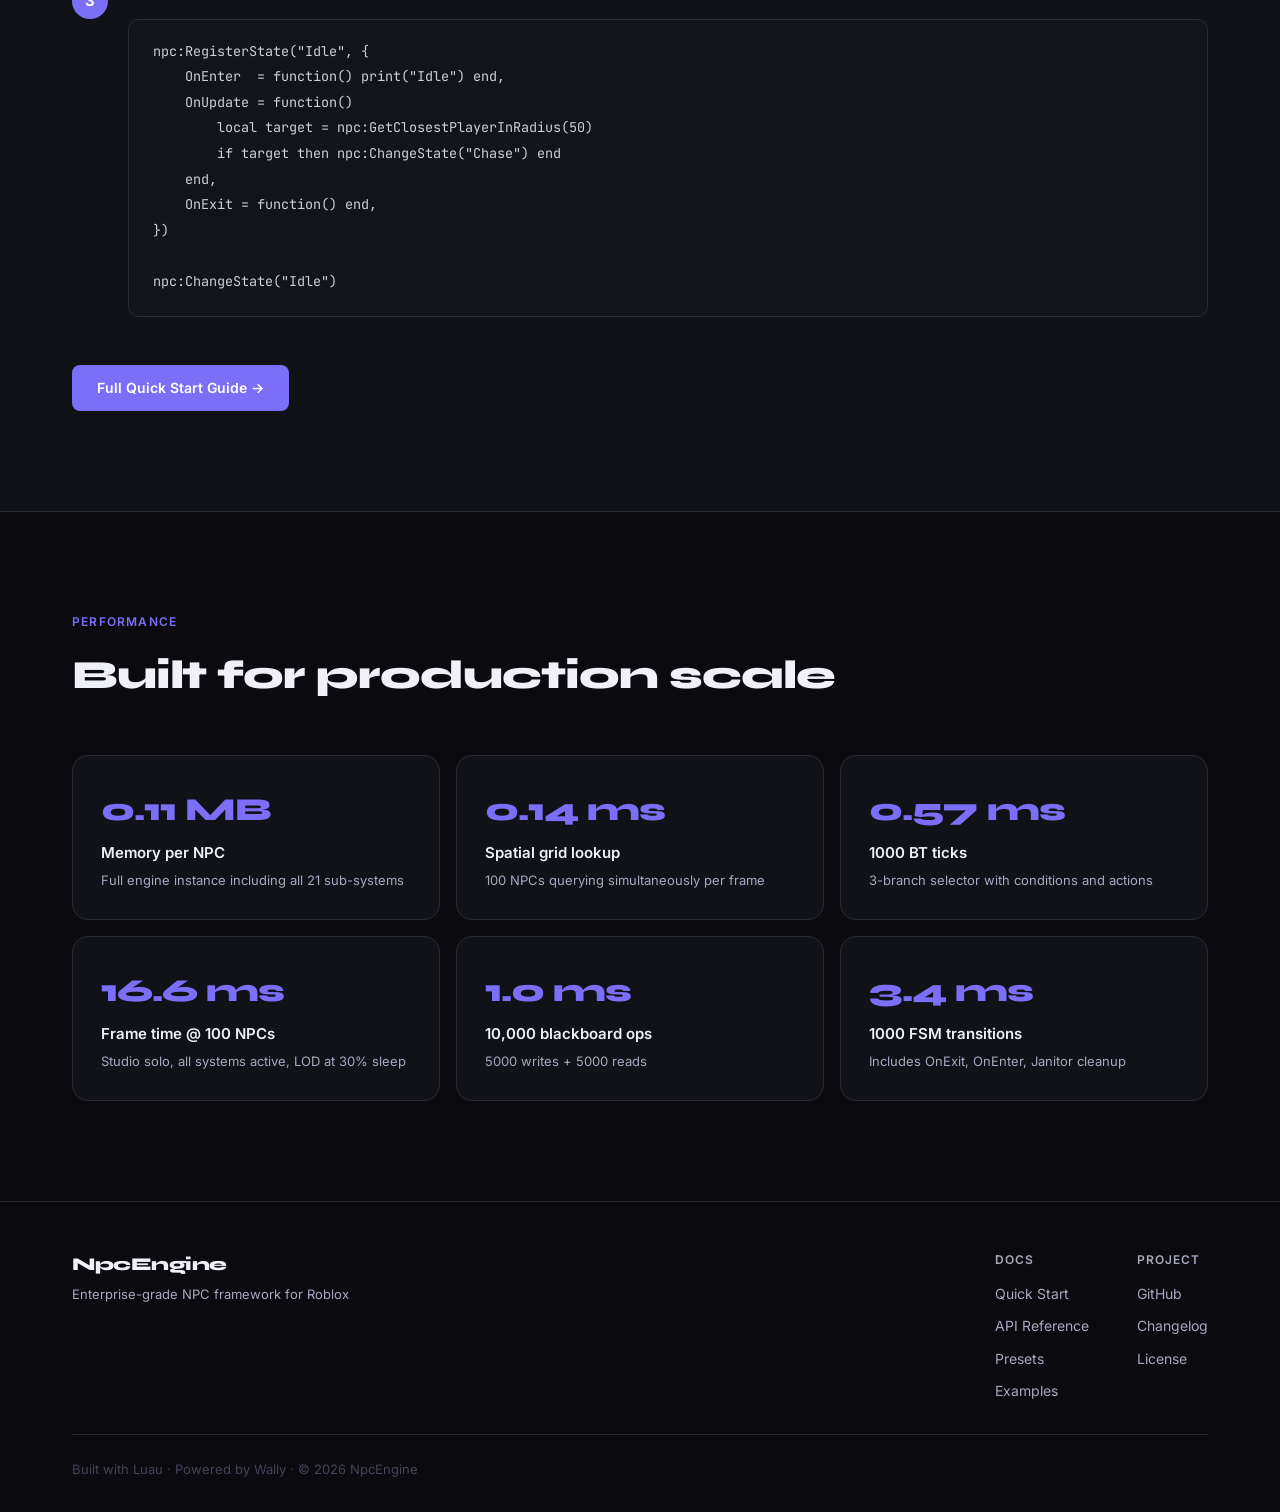
==== commit f2792403: "Initialize Docs" ====
--- a/index.html
+++ b/index.html
@@ -3,7 +3,7 @@
 <head>
 <meta charset="UTF-8">
 <meta name="viewport" content="width=device-width, initial-scale=1.0">
-<title>NPCEngine — Roblox NPC Framework</title>
+<title>NpcEngine — Roblox NPC Framework</title>
 <link rel="stylesheet" href="css/style.css">
 <link rel="preconnect" href="https://fonts.googleapis.com">
 <link href="https://fonts.googleapis.com/css2?family=Inter:wght@400;500;600&family=JetBrains+Mono:wght@400;500&family=Syne:wght@700;800&display=swap" rel="stylesheet">
@@ -12,7 +12,7 @@
 
 <nav class="nav">
   <div class="nav-inner">
-    <a href="index.html" class="nav-logo">NPCEngine</a>
+    <a href="index.html" class="nav-logo">NpcEngine</a>
     <div class="nav-links">
       <a href="index.html" class="active">Home</a>
       <a href="api.html">API Reference</a>
@@ -20,7 +20,7 @@
       <a href="presets.html">Presets</a>
       <a href="examples.html">Examples</a>
     </div>
-    <a href="https://github.com/yourusername/NPCEngine" class="nav-github" target="_blank">GitHub ↗</a>
+    <a href="https://github.com/PPeter2/Npc-Engine" class="nav-github" target="_blank">GitHub ↗</a>
   </div>
 </nav>
 
@@ -150,7 +150,7 @@
         <div class="step-content">
           <div class="step-title">Install via Wally</div>
           <pre><code class="language-toml">[dependencies]
-NPCEngine = "bs_eryx/npcengine@0.1.0"</code></pre>
+NpcEngine = "bs_eryx/NpcEngine@0.1.0"</code></pre>
         </div>
       </div>
 
@@ -158,9 +158,9 @@
         <div class="step-num">2</div>
         <div class="step-content">
           <div class="step-title">Create an NPC</div>
-          <pre><code class="language-lua">local NPCEngine = require(ReplicatedStorage.NPCEngine)
-
-local npc = NPCEngine.new({
+          <pre><code class="language-lua">local NpcEngine = require(ReplicatedStorage.NpcEngine)
+
+local npc = NpcEngine.new({
     Model = workspace.MyNPC,
     MoveSpeed = 16,
     SleepRange = 120,
@@ -233,7 +233,7 @@
   <div class="container">
     <div class="footer-inner">
       <div class="footer-brand">
-        <div class="footer-logo">NPCEngine</div>
+        <div class="footer-logo">NpcEngine</div>
         <div class="footer-tagline">Enterprise-grade NPC framework for Roblox</div>
       </div>
       <div class="footer-links">
@@ -246,13 +246,13 @@
         </div>
         <div class="footer-col">
           <div class="footer-col-title">Project</div>
-          <a href="https://github.com/yourusername/NPCEngine" target="_blank">GitHub</a>
-          <a href="https://github.com/yourusername/NPCEngine/blob/main/CHANGELOG.md" target="_blank">Changelog</a>
-          <a href="https://github.com/yourusername/NPCEngine/blob/main/LICENSE" target="_blank">License</a>
-        </div>
-      </div>
-    </div>
-    <div class="footer-bottom">Built with Luau · Powered by Wally · © 2026 NPCEngine</div>
+          <a href="https://github.com/PPeter2/Npc-Engine" target="_blank">GitHub</a>
+          <a href="https://github.com/PPeter2/Npc-Engine/blob/main/CHANGELOG.md" target="_blank">Changelog</a>
+          <a href="https://github.com/PPeter2/Npc-Engine/blob/main/LICENSE" target="_blank">License</a>
+        </div>
+      </div>
+    </div>
+    <div class="footer-bottom">Built with Luau · Powered by Wally · © 2026 NpcEngine</div>
   </div>
 </footer>
 
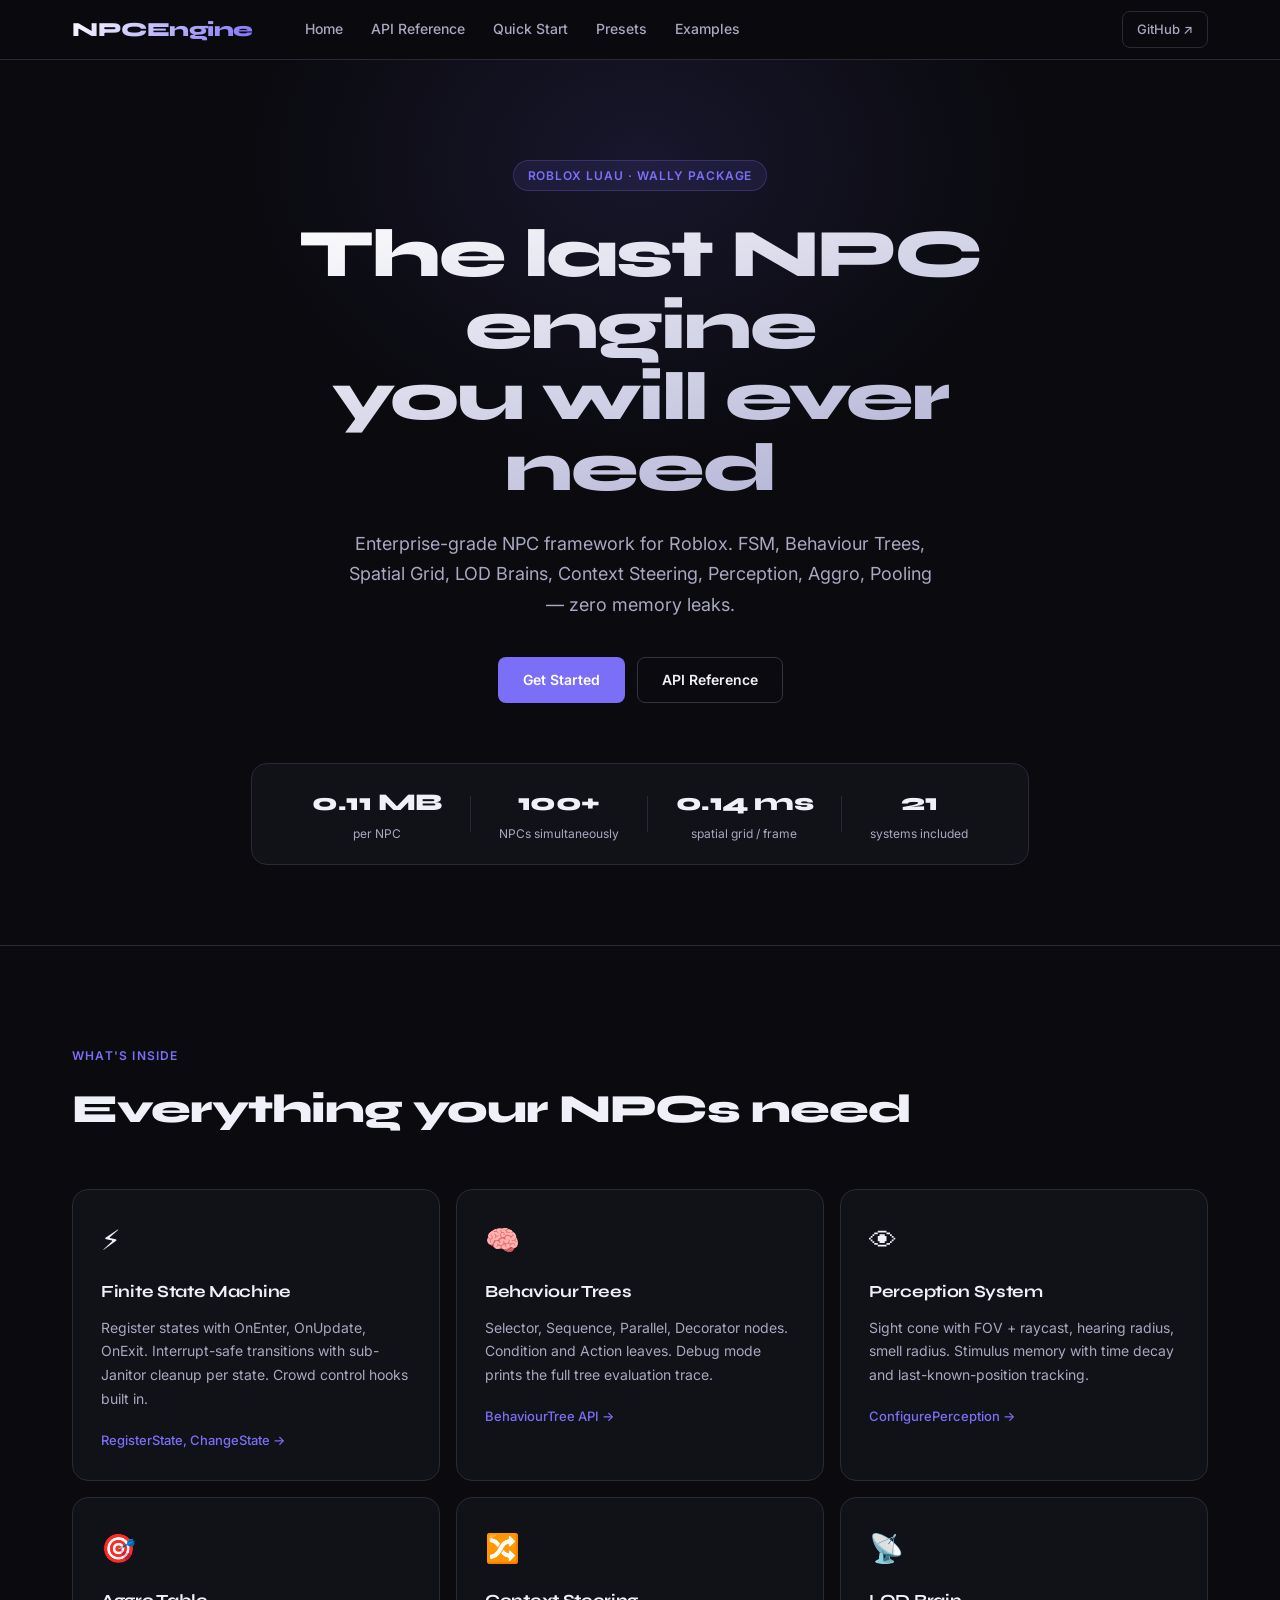
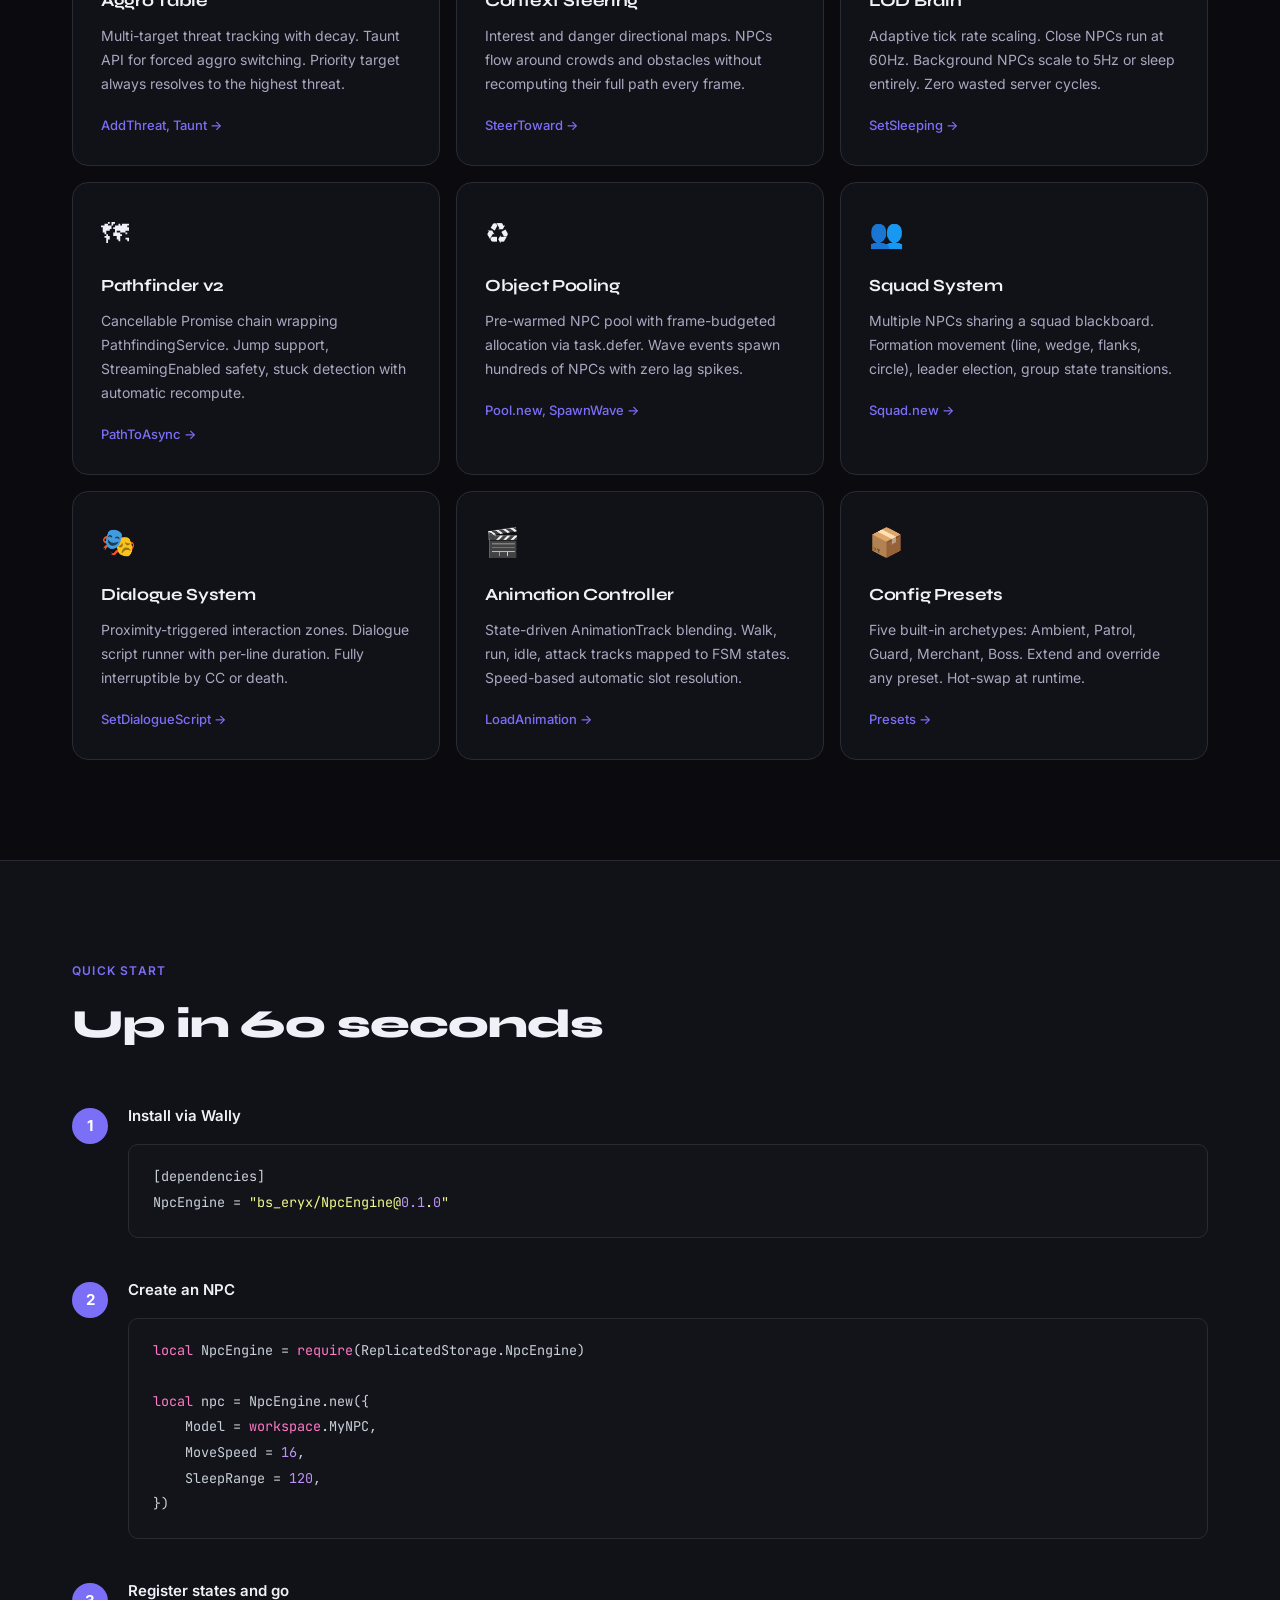
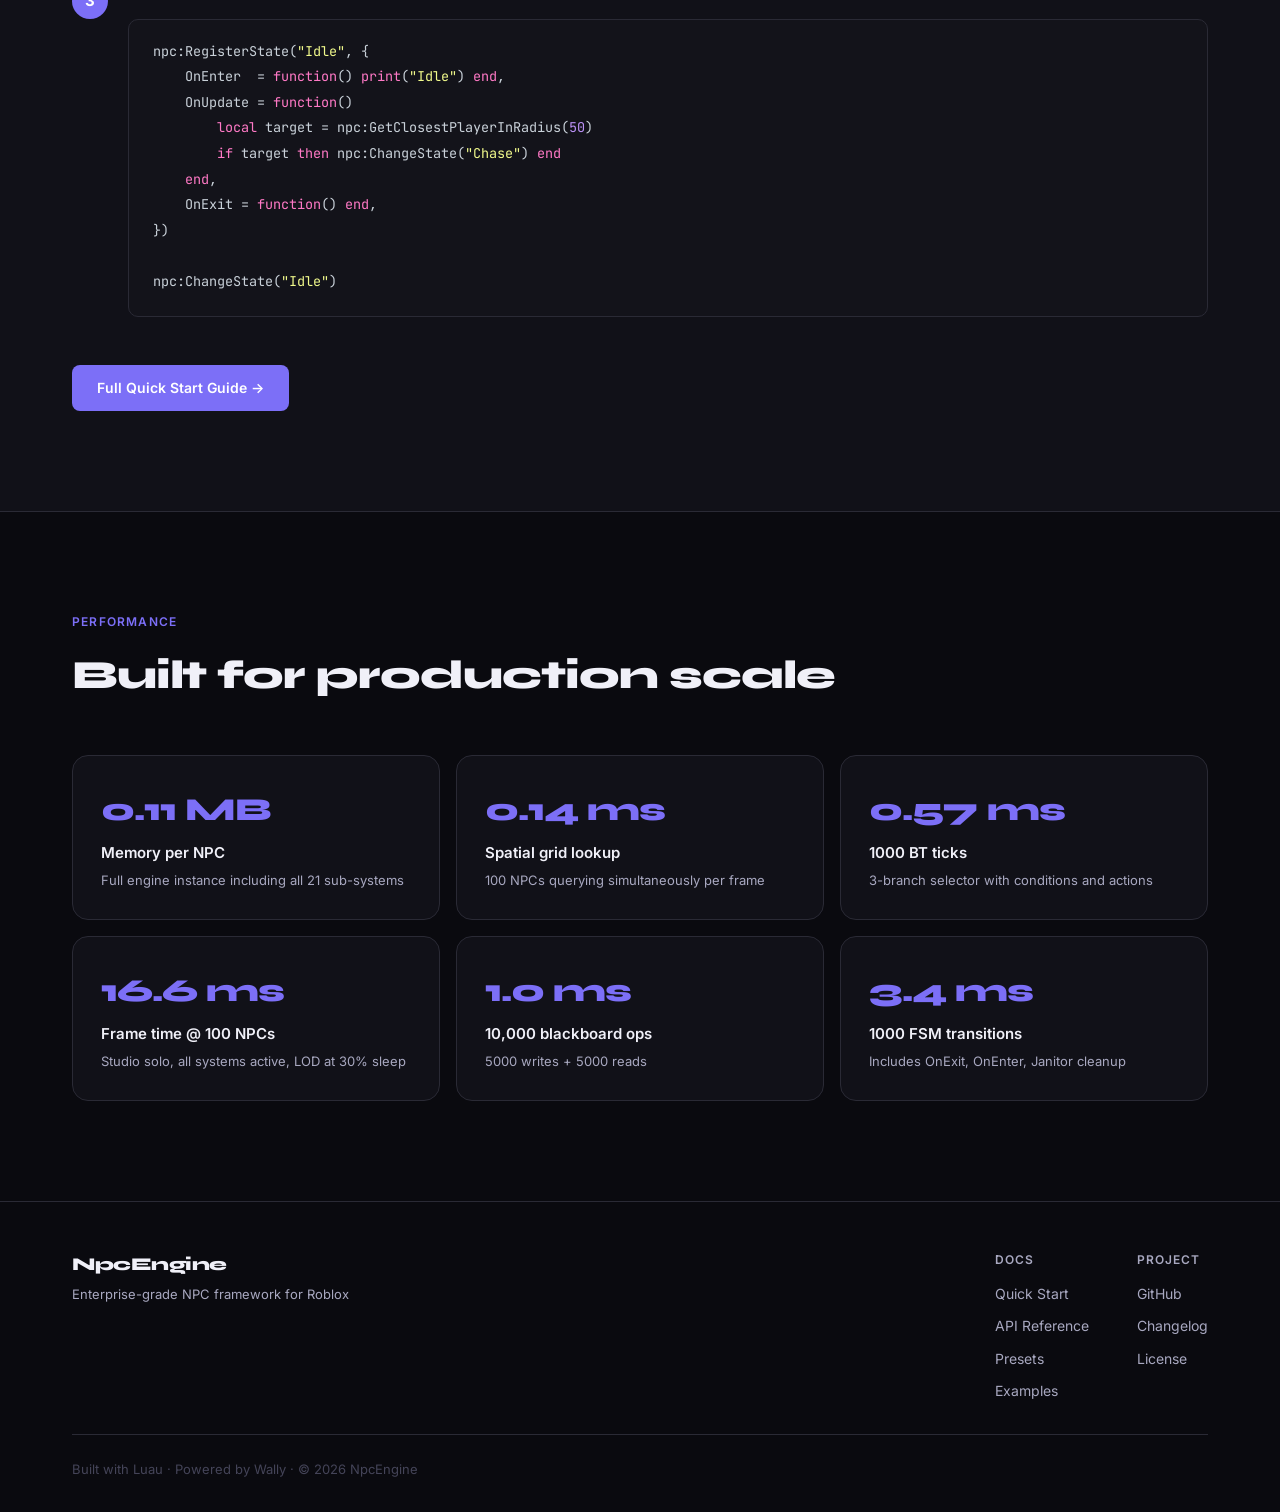
==== commit 52c08ca3: "Mobile features added" ====
--- a/index.html
+++ b/index.html
@@ -12,17 +12,32 @@
 
 <nav class="nav">
   <div class="nav-inner">
-    <a href="index.html" class="nav-logo">NpcEngine</a>
+    <a href="index.html" class="nav-logo">NPCEngine</a>
     <div class="nav-links">
-      <a href="index.html" class="active">Home</a>
+      <a href="index.html">Home</a>
       <a href="api.html">API Reference</a>
       <a href="guide.html">Quick Start</a>
       <a href="presets.html">Presets</a>
       <a href="examples.html">Examples</a>
     </div>
-    <a href="https://github.com/PPeter2/Npc-Engine" class="nav-github" target="_blank">GitHub ↗</a>
+    <a href="https://github.com/yourusername/NPCEngine" class="nav-github" target="_blank">GitHub ↗</a>
+    <button class="nav-hamburger" aria-label="Menu">
+      <span></span>
+      <span></span>
+      <span></span>
+    </button>
   </div>
 </nav>
+
+<div class="mobile-sidebar">
+  <a href="index.html">Home</a>
+  <a href="api.html">API Reference</a>
+  <a href="guide.html">Quick Start</a>
+  <a href="presets.html">Presets</a>
+  <a href="examples.html">Examples</a>
+  <div class="mobile-sidebar-divider"></div>
+  <a href="https://github.com/yourusername/NPCEngine" class="mobile-github" target="_blank">GitHub ↗</a>
+</div>
 
 <header class="hero">
   <div class="hero-inner">
--- a/css/style.css
+++ b/css/style.css
@@ -13,7 +13,7 @@
     --border-2:     #333340;
     --text:         #f0f0f8;
     --text-2:       #a8a8c0;
-    --text-3:       #6868808;
+    --text-3:       #555570;
     --accent:       #7c6ff7;
     --accent-2:     #5a52d5;
     --accent-glow:  rgba(124, 111, 247, 0.15);
@@ -130,6 +130,113 @@
     opacity: 1;
 }
 
+.nav-hamburger {
+    display: none;
+    flex-direction: column;
+    gap: 5px;
+    cursor: pointer;
+    padding: 6px;
+    border-radius: 6px;
+    transition: background var(--transition);
+    border: none;
+    background: transparent;
+    margin-left: auto;
+}
+
+.nav-hamburger:hover {
+    background: var(--bg-3);
+}
+
+.nav-hamburger span {
+    display: block;
+    width: 22px;
+    height: 2px;
+    background: var(--text);
+    border-radius: 2px;
+    transition: all var(--transition);
+}
+
+.nav-hamburger.open span:nth-child(1) {
+    transform: translateY(7px) rotate(45deg);
+}
+
+.nav-hamburger.open span:nth-child(2) {
+    opacity: 0;
+}
+
+.nav-hamburger.open span:nth-child(3) {
+    transform: translateY(-7px) rotate(-45deg);
+}
+
+.mobile-sidebar {
+    display: none;
+    position: fixed;
+    top: var(--nav-h);
+    left: 0;
+    right: 0;
+    bottom: 0;
+    z-index: 99;
+    background: var(--bg);
+    border-top: 1px solid var(--border);
+    overflow-y: auto;
+    padding: 24px 24px 48px;
+    flex-direction: column;
+    gap: 4px;
+}
+
+.mobile-sidebar.open {
+    display: flex;
+}
+
+.mobile-sidebar a {
+    font-size: 16px;
+    font-weight: 500;
+    color: var(--text-2);
+    padding: 13px 16px;
+    border-radius: 8px;
+    transition: all var(--transition);
+    border: 1px solid transparent;
+}
+
+.mobile-sidebar a:hover,
+.mobile-sidebar a.active {
+    color: var(--text);
+    background: var(--bg-3);
+    border-color: var(--border);
+    opacity: 1;
+}
+
+.mobile-sidebar a.active {
+    color: var(--accent);
+    border-color: rgba(124, 111, 247, 0.2);
+    background: var(--accent-glow);
+}
+
+.mobile-sidebar-divider {
+    height: 1px;
+    background: var(--border);
+    margin: 8px 0;
+}
+
+.mobile-sidebar .mobile-github {
+    font-size: 14px;
+    font-weight: 600;
+    color: var(--text-2);
+    padding: 13px 16px;
+    border-radius: 8px;
+    border: 1px solid var(--border);
+    text-align: center;
+    margin-top: 8px;
+    transition: all var(--transition);
+}
+
+.mobile-sidebar .mobile-github:hover {
+    color: var(--text);
+    border-color: var(--border-2);
+    background: var(--bg-3);
+    opacity: 1;
+}
+
 .hero {
     padding: 100px 32px 80px;
     text-align: center;
@@ -198,15 +305,13 @@
 }
 
 .hero-stats {
-    display: flex;
+    display: inline-flex;
     align-items: center;
     justify-content: center;
-    gap: 0;
     background: var(--bg-2);
     border: 1px solid var(--border);
     border-radius: var(--radius-lg);
     padding: 20px 32px;
-    display: inline-flex;
 }
 
 .stat {
@@ -467,14 +572,6 @@
     color: var(--accent);
 }
 
-.language-lua .keyword,
-.language-toml .keyword { color: #ff79c6; }
-.language-lua .string,
-.language-toml .string  { color: #f1fa8c; }
-.language-lua .comment  { color: #6272a4; font-style: italic; }
-.language-lua .number   { color: #bd93f9; }
-.language-lua .function { color: #50fa7b; }
-
 .api-layout {
     display: grid;
     grid-template-columns: 240px 1fr;
@@ -519,7 +616,6 @@
     text-transform: uppercase;
     color: var(--text-3);
     padding: 8px 8px 6px;
-    color: #555570;
 }
 
 .api-sidebar a {
@@ -841,11 +937,11 @@
     text-transform: uppercase;
 }
 
-.tag-ambient  { background: rgba(100, 220, 180, 0.1); color: #64dcb4; border: 1px solid rgba(100, 220, 180, 0.2); }
-.tag-patrol   { background: rgba(100, 180, 255, 0.1); color: #64b4ff; border: 1px solid rgba(100, 180, 255, 0.2); }
-.tag-guard    { background: rgba(255, 200, 100, 0.1); color: #ffc864; border: 1px solid rgba(255, 200, 100, 0.2); }
+.tag-ambient { background: rgba(100, 220, 180, 0.1); color: #64dcb4; border: 1px solid rgba(100, 220, 180, 0.2); }
+.tag-patrol { background: rgba(100, 180, 255, 0.1); color: #64b4ff; border: 1px solid rgba(100, 180, 255, 0.2); }
+.tag-guard { background: rgba(255, 200, 100, 0.1); color: #ffc864; border: 1px solid rgba(255, 200, 100, 0.2); }
 .tag-merchant { background: rgba(200, 150, 255, 0.1); color: #c896ff; border: 1px solid rgba(200, 150, 255, 0.2); }
-.tag-boss     { background: rgba(255, 100, 100, 0.1); color: #ff6464; border: 1px solid rgba(255, 100, 100, 0.2); }
+.tag-boss { background: rgba(255, 100, 100, 0.1); color: #ff6464; border: 1px solid rgba(255, 100, 100, 0.2); }
 
 .preset-stat-row {
     display: grid;
@@ -997,48 +1093,44 @@
     background: #444458;
 }
 
-@media (max-width: 1024px) {
-    .feature-grid,
-    .bench-grid {
-        grid-template-columns: repeat(2, 1fr);
-    }
-
-    .api-layout,
-    .guide-layout {
-        grid-template-columns: 1fr;
-    }
-
-    .api-sidebar,
-    .guide-sidebar {
+@media (max-width: 768px) {
+    .nav-links {
         display: none;
     }
 
-    .api-main {
-        padding: 32px 24px 60px;
-    }
-
-    .guide-main {
-        padding: 32px 24px 60px;
-    }
-}
-
-@media (max-width: 768px) {
+    .nav-github {
+        display: none;
+    }
+
+    .nav-hamburger {
+        display: flex;
+    }
+
     .nav-inner {
         padding: 0 16px;
-        gap: 16px;
-    }
-
-    .nav-links {
-        display: none;
+        gap: 0;
     }
 
     .hero {
         padding: 60px 16px 60px;
+    }
+
+    .hero-title {
+        letter-spacing: -1px;
+    }
+
+    .hero-sub {
+        font-size: 15px;
     }
 
     .hero-stats {
         flex-wrap: wrap;
         padding: 16px;
+        gap: 8px;
+    }
+
+    .stat {
+        padding: 8px 16px;
     }
 
     .stat-div {
@@ -1050,10 +1142,32 @@
         align-items: center;
     }
 
-    .feature-grid,
-    .bench-grid,
+    .feature-grid {
+        grid-template-columns: 1fr;
+    }
+
+    .bench-grid {
+        grid-template-columns: 1fr;
+    }
+
     .preset-grid {
         grid-template-columns: 1fr;
+    }
+
+    .container {
+        padding: 0 16px;
+    }
+
+    .features {
+        padding: 60px 0;
+    }
+
+    .quickstart {
+        padding: 60px 0;
+    }
+
+    .benchmarks {
+        padding: 60px 0;
     }
 
     .footer-inner {
@@ -1061,18 +1175,52 @@
         gap: 32px;
     }
 
-    .container {
-        padding: 0 16px;
-    }
-
-    .features,
-    .quickstart,
-    .benchmarks {
-        padding: 60px 0;
-    }
-
-    .presets-page,
+    .footer-links {
+        gap: 32px;
+    }
+
+    .api-layout {
+        grid-template-columns: 1fr;
+    }
+
+    .api-sidebar {
+        display: none;
+    }
+
+    .api-main {
+        padding: 24px 16px 60px;
+    }
+
+    .guide-layout {
+        grid-template-columns: 1fr;
+    }
+
+    .guide-sidebar {
+        display: none;
+    }
+
+    .guide-main {
+        padding: 32px 16px 60px;
+    }
+
+    .presets-page {
+        padding: 32px 16px 60px;
+    }
+
     .examples-page {
         padding: 32px 16px 60px;
     }
+
+    .preset-stat-row {
+        grid-template-columns: repeat(2, 1fr);
+    }
+
+    pre {
+        padding: 14px 16px;
+        font-size: 12px;
+    }
+
+    code {
+        font-size: 12px;
+    }
 }
